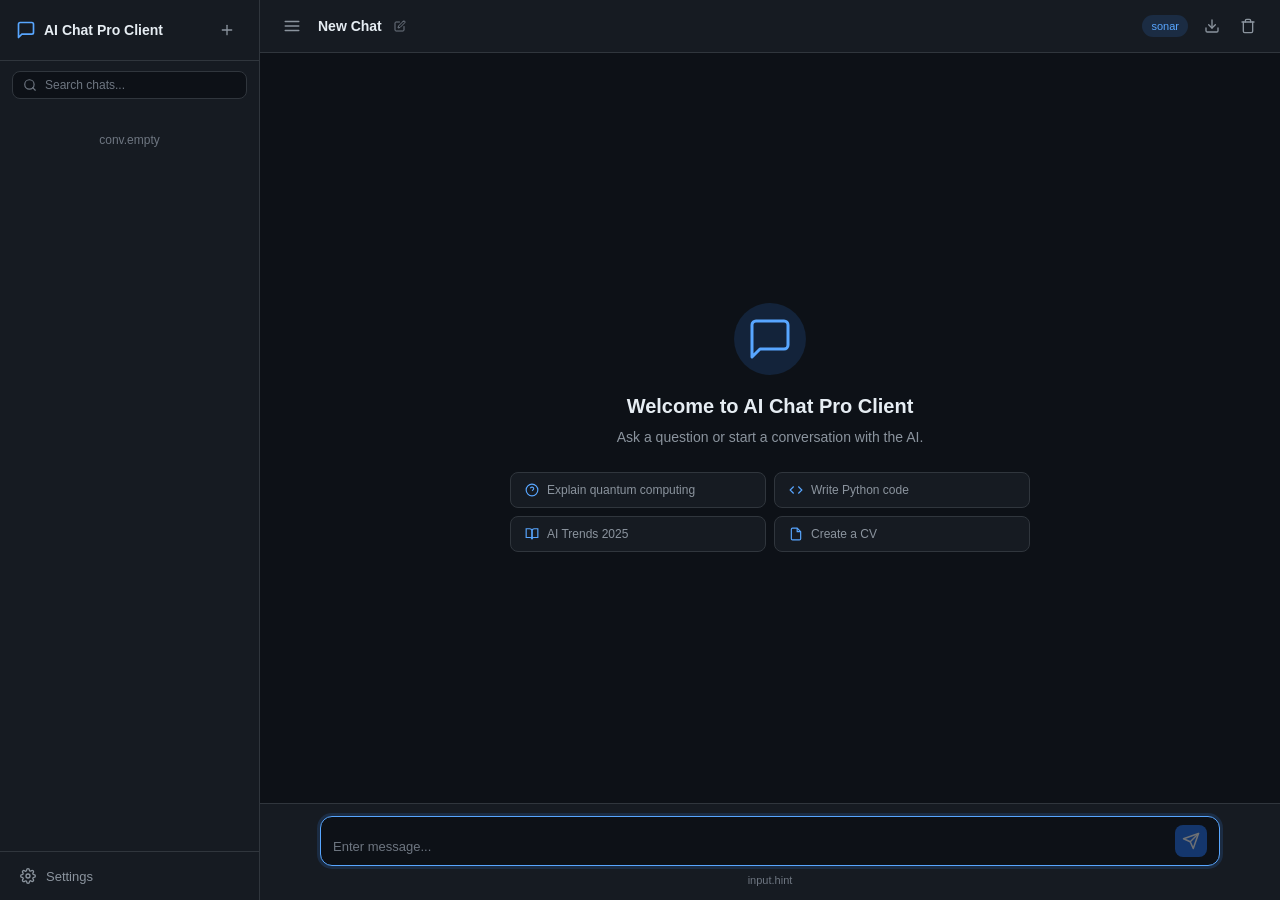
==== index.html @ 72744cc3 "feat: initial standalone PWA release Fully self-contained web app — all files in one flat directory." ====
<!doctype html>
<html lang="de">
  <head>
    <meta charset="UTF-8" />
    <meta name="viewport" content="width=device-width, initial-scale=1.0, viewport-fit=cover" />
    <meta name="theme-color" content="#1f6feb" />
    <meta name="mobile-web-app-capable" content="yes" />
    <meta name="apple-mobile-web-app-capable" content="yes" />
    <meta name="apple-mobile-web-app-status-bar-style" content="black-translucent" />
    <meta name="apple-mobile-web-app-title" content="AI Chat" />
    <link rel="apple-touch-icon" href="./icons/icon128.png" />
    <title>AI Chat Pro Client</title>
    <link rel="manifest" href="manifest.webmanifest" />
    <script>
      (function () {
        var t = localStorage.getItem("ai-chat-theme") || "dark";
        document.documentElement.className = "theme-" + t;
        document.addEventListener("DOMContentLoaded", function () {
          document.body.className = "theme-" + t;
        });
      })();
    </script>
    <link rel="stylesheet" href="./style.css" />
    <script src="./i18n.js"></script>
    <script src="./storage.js"></script>
    <script src="./announcement.js"></script>
    <script src="./api.js"></script>
  </head>
  <body>
    <div id="app" class="theme-dark">
      <!-- Sidebar -->
      <aside id="sidebar" class="sidebar">
        <div class="sidebar-header">
          <div class="logo">
            <svg
              width="20"
              height="20"
              viewBox="0 0 24 24"
              fill="none"
              stroke="currentColor"
              stroke-width="2"
              stroke-linecap="round"
              stroke-linejoin="round"
            >
              <path
                d="M21 15a2 2 0 0 1-2 2H7l-4 4V5a2 2 0 0 1 2-2h14a2 2 0 0 1 2 2z"
              ></path>
            </svg>
            <span data-i18n="app.name">AI Chat Pro Client</span>
          </div>
          <button id="btn-new-chat" class="btn-icon" data-i18n-title="sidebar.newChat" title="New Chat">
            <svg
              width="16"
              height="16"
              viewBox="0 0 24 24"
              fill="none"
              stroke="currentColor"
              stroke-width="2"
              stroke-linecap="round"
              stroke-linejoin="round"
            >
              <line x1="12" y1="5" x2="12" y2="19"></line>
              <line x1="5" y1="12" x2="19" y2="12"></line>
            </svg>
          </button>
        </div>

        <div class="sidebar-search">
          <svg
            width="14"
            height="14"
            viewBox="0 0 24 24"
            fill="none"
            stroke="currentColor"
            stroke-width="2"
            stroke-linecap="round"
            stroke-linejoin="round"
          >
            <circle cx="11" cy="11" r="8"></circle>
            <line x1="21" y1="21" x2="16.65" y2="16.65"></line>
          </svg>
          <input
            type="text"
            id="search-chats"
            data-i18n-placeholder="sidebar.searchPlaceholder"
            placeholder="Search chats..."
          />
        </div>

        <div id="conversation-list" class="conversation-list"></div>

        <div class="sidebar-footer">
          <button id="btn-settings" class="btn-sidebar" data-i18n-title="sidebar.settings" title="Settings">
            <svg
              width="16"
              height="16"
              viewBox="0 0 24 24"
              fill="none"
              stroke="currentColor"
              stroke-width="2"
              stroke-linecap="round"
              stroke-linejoin="round"
            >
              <circle cx="12" cy="12" r="3"></circle>
              <path
                d="M19.4 15a1.65 1.65 0 0 0 .33 1.82l.06.06a2 2 0 0 1 0 2.83 2 2 0 0 1-2.83 0l-.06-.06a1.65 1.65 0 0 0-1.82-.33 1.65 1.65 0 0 0-1 1.51V21a2 2 0 0 1-2 2 2 2 0 0 1-2-2v-.09A1.65 1.65 0 0 0 9 19.4a1.65 1.65 0 0 0-1.82.33l-.06.06a2 2 0 0 1-2.83 0 2 2 0 0 1 0-2.83l.06-.06A1.65 1.65 0 0 0 4.68 15a1.65 1.65 0 0 0-1.51-1H3a2 2 0 0 1-2-2 2 2 0 0 1 2-2h.09A1.65 1.65 0 0 0 4.6 9a1.65 1.65 0 0 0-.33-1.82l-.06-.06a2 2 0 0 1 0-2.83 2 2 0 0 1 2.83 0l.06.06A1.65 1.65 0 0 0 9 4.68a1.65 1.65 0 0 0 1-1.51V3a2 2 0 0 1 2-2 2 2 0 0 1 2 2v.09a1.65 1.65 0 0 0 1 1.51 1.65 1.65 0 0 0 1.82-.33l.06-.06a2 2 0 0 1 2.83 0 2 2 0 0 1 0 2.83l-.06.06A1.65 1.65 0 0 0 19.4 9a1.65 1.65 0 0 0 1.51 1H21a2 2 0 0 1 2 2 2 2 0 0 1-2 2h-.09a1.65 1.65 0 0 0-1.51 1z"
              ></path>
            </svg>
            <span data-i18n="sidebar.settings">Settings</span>
          </button>
        </div>
      </aside>

      <!-- Sidebar Overlay (mobile) -->
      <div id="sidebar-overlay" class="sidebar-overlay"></div>

      <!-- Main Content -->
      <main class="main">
        <!-- Header -->
        <header class="header">
          <button
            id="btn-toggle-sidebar"
            class="btn-icon"
            data-i18n-title="sidebar.toggleSidebar"
            title="Toggle sidebar"
          >
            <svg
              width="18"
              height="18"
              viewBox="0 0 24 24"
              fill="none"
              stroke="currentColor"
              stroke-width="2"
              stroke-linecap="round"
              stroke-linejoin="round"
            >
              <line x1="3" y1="12" x2="21" y2="12"></line>
              <line x1="3" y1="6" x2="21" y2="6"></line>
              <line x1="3" y1="18" x2="21" y2="18"></line>
            </svg>
          </button>
          <div class="header-title">
            <span id="chat-title" data-i18n="header.newChat">New Chat</span>
            <button
              id="btn-edit-title"
              class="btn-icon-sm"
              data-i18n-title="header.editTitle"
              title="Edit title"
            >
              <svg
                width="12"
                height="12"
                viewBox="0 0 24 24"
                fill="none"
                stroke="currentColor"
                stroke-width="2"
                stroke-linecap="round"
                stroke-linejoin="round"
              >
                <path
                  d="M11 4H4a2 2 0 0 0-2 2v14a2 2 0 0 0 2 2h14a2 2 0 0 0 2-2v-7"
                ></path>
                <path
                  d="M18.5 2.5a2.121 2.121 0 0 1 3 3L12 15l-4 1 1-4 9.5-9.5z"
                ></path>
              </svg>
            </button>
          </div>
          <div class="header-actions">
            <span id="model-badge" class="badge">sonar</span>
            <button id="btn-export" class="btn-icon" data-i18n-title="header.exportChat" title="Export chat">
              <svg
                width="16"
                height="16"
                viewBox="0 0 24 24"
                fill="none"
                stroke="currentColor"
                stroke-width="2"
                stroke-linecap="round"
                stroke-linejoin="round"
              >
                <path d="M21 15v4a2 2 0 0 1-2 2H5a2 2 0 0 1-2-2v-4"></path>
                <polyline points="7 10 12 15 17 10"></polyline>
                <line x1="12" y1="15" x2="12" y2="3"></line>
              </svg>
            </button>
            <button id="btn-clear-chat" class="btn-icon" data-i18n-title="header.clearChat" title="Clear chat">
              <svg
                width="16"
                height="16"
                viewBox="0 0 24 24"
                fill="none"
                stroke="currentColor"
                stroke-width="2"
                stroke-linecap="round"
                stroke-linejoin="round"
              >
                <polyline points="3 6 5 6 21 6"></polyline>
                <path
                  d="M19 6v14a2 2 0 0 1-2 2H7a2 2 0 0 1-2-2V6m3 0V4a2 2 0 0 1 2-2h4a2 2 0 0 1 2 2v2"
                ></path>
              </svg>
            </button>
          </div>
        </header>

        <!-- Offline Banner -->
        <div id="offline-banner" class="offline-banner">
          <svg width="14" height="14" viewBox="0 0 24 24" fill="none" stroke="currentColor" stroke-width="2"><line x1="1" y1="1" x2="23" y2="23"/><path d="M16.72 11.06A10.94 10.94 0 0 1 19 12.55"/><path d="M5 12.55a10.94 10.94 0 0 1 5.17-2.39"/><path d="M10.71 5.05A16 16 0 0 1 22.56 9"/><path d="M1.42 9a15.91 15.91 0 0 1 4.7-2.88"/><path d="M8.53 16.11a6 6 0 0 1 6.95 0"/><line x1="12" y1="20" x2="12.01" y2="20"/></svg>
          Offline – Local AI (LM Studio) still works
        </div>

        <!-- Remote Announcement Banner -->
        <div id="announcement-container" class="announcement-container hidden"></div>

        <!-- Chat Area -->
        <div id="chat-area" class="chat-area">
          <!-- Welcome Screen -->
          <div id="welcome-screen" class="welcome-screen">
            <div class="welcome-icon">
              <svg
                width="48"
                height="48"
                viewBox="0 0 24 24"
                fill="none"
                stroke="currentColor"
                stroke-width="1.5"
                stroke-linecap="round"
                stroke-linejoin="round"
              >
                <path
                  d="M21 15a2 2 0 0 1-2 2H7l-4 4V5a2 2 0 0 1 2-2h14a2 2 0 0 1 2 2z"
                ></path>
              </svg>
            </div>
            <h2 data-i18n="welcome.title">Welcome to AI Chat Pro Client</h2>
            <p data-i18n="welcome.subtitle">Ask a question or start a conversation with the AI.</p>
            <div class="welcome-suggestions">
              <button
                class="suggestion-chip"
                data-i18n-prompt="welcome.quantumPrompt"
                data-prompt="Explain quantum computing in simple terms"
              >
                <svg
                  width="14"
                  height="14"
                  viewBox="0 0 24 24"
                  fill="none"
                  stroke="currentColor"
                  stroke-width="2"
                >
                  <circle cx="12" cy="12" r="10" />
                  <path d="M9.09 9a3 3 0 0 1 5.83 1c0 2-3 3-3 3" />
                  <line x1="12" y1="17" x2="12.01" y2="17" />
                </svg>
                <span data-i18n="welcome.quantum">Explain quantum computing</span>
              </button>
              <button
                class="suggestion-chip"
                data-i18n-prompt="welcome.codePrompt"
                data-prompt="Write me a Python function that calculates Fibonacci numbers"
              >
                <svg
                  width="14"
                  height="14"
                  viewBox="0 0 24 24"
                  fill="none"
                  stroke="currentColor"
                  stroke-width="2"
                >
                  <polyline points="16 18 22 12 16 6" />
                  <polyline points="8 6 2 12 8 18" />
                </svg>
                <span data-i18n="welcome.code">Write Python code</span>
              </button>
              <button
                class="suggestion-chip"
                data-i18n-prompt="welcome.aitrendsPrompt"
                data-prompt="What are the latest trends in AI development?"
              >
                <svg
                  width="14"
                  height="14"
                  viewBox="0 0 24 24"
                  fill="none"
                  stroke="currentColor"
                  stroke-width="2"
                >
                  <path d="M2 3h6a4 4 0 0 1 4 4v14a3 3 0 0 0-3-3H2z" />
                  <path d="M22 3h-6a4 4 0 0 0-4 4v14a3 3 0 0 1 3-3h7z" />
                </svg>
                <span data-i18n="welcome.aitrends">AI Trends 2025</span>
              </button>
              <button
                class="suggestion-chip"
                data-i18n-prompt="welcome.resumePrompt"
                data-prompt="Help me create a professional resume"
              >
                <svg
                  width="14"
                  height="14"
                  viewBox="0 0 24 24"
                  fill="none"
                  stroke="currentColor"
                  stroke-width="2"
                >
                  <path
                    d="M14 2H6a2 2 0 0 0-2 2v16a2 2 0 0 0 2 2h12a2 2 0 0 0 2-2V8z"
                  />
                  <polyline points="14 2 14 8 20 8" />
                </svg>
                <span data-i18n="welcome.resume">Create a CV</span>
              </button>
            </div>
          </div>

          <!-- Messages Container -->
          <div id="messages" class="messages"></div>

          <!-- Typing Indicator -->
          <div id="typing-indicator" class="typing-indicator hidden">
            <div class="typing-avatar">
              <svg
                width="16"
                height="16"
                viewBox="0 0 24 24"
                fill="none"
                stroke="currentColor"
                stroke-width="2"
              >
                <path
                  d="M21 15a2 2 0 0 1-2 2H7l-4 4V5a2 2 0 0 1 2-2h14a2 2 0 0 1 2 2z"
                ></path>
              </svg>
            </div>
            <div class="typing-dots">
              <span></span><span></span><span></span>
            </div>
          </div>
        </div>

        <!-- Input Area -->
        <div class="input-area">
          <div class="input-container">
            <textarea
              id="message-input"
              data-i18n-placeholder="input.placeholder"
              placeholder="Enter message..."
              rows="1"
              autofocus
            ></textarea>
            <div class="input-actions">
              <span id="char-count" class="char-count"></span>
              <button
                id="btn-send"
                class="btn-send"
                title="Send (Enter)"
                disabled
              >
                <svg
                  width="18"
                  height="18"
                  viewBox="0 0 24 24"
                  fill="none"
                  stroke="currentColor"
                  stroke-width="2"
                  stroke-linecap="round"
                  stroke-linejoin="round"
                >
                  <line x1="22" y1="2" x2="11" y2="13"></line>
                  <polygon points="22 2 15 22 11 13 2 9 22 2"></polygon>
                </svg>
              </button>
            </div>
          </div>
          <div class="input-hint">
            <span id="input-hint-text" data-i18n="input.hint"
              >Enter to send, Shift+Enter for new line</span
            >
          </div>
        </div>
      </main>

      <!-- Export Modal -->
      <div id="export-modal" class="modal hidden">
        <div class="modal-backdrop"></div>
        <div class="modal-content">
          <div class="modal-header">
            <h3 data-i18n="export.title">Export chat</h3>
            <button class="btn-icon modal-close">
              <svg
                width="16"
                height="16"
                viewBox="0 0 24 24"
                fill="none"
                stroke="currentColor"
                stroke-width="2"
              >
                <line x1="18" y1="6" x2="6" y2="18"></line>
                <line x1="6" y1="6" x2="18" y2="18"></line>
              </svg>
            </button>
          </div>
          <div class="modal-body">
            <button id="export-md" class="export-option">
              <svg
                width="20"
                height="20"
                viewBox="0 0 24 24"
                fill="none"
                stroke="currentColor"
                stroke-width="2"
              >
                <path
                  d="M14 2H6a2 2 0 0 0-2 2v16a2 2 0 0 0 2 2h12a2 2 0 0 0 2-2V8z"
                />
                <polyline points="14 2 14 8 20 8" />
              </svg>
              <div>
                <strong data-i18n="export.md">Markdown (.md)</strong>
                <span data-i18n="export.mdDesc">Formatted text with code blocks</span>
              </div>
            </button>
            <button id="export-json" class="export-option">
              <svg
                width="20"
                height="20"
                viewBox="0 0 24 24"
                fill="none"
                stroke="currentColor"
                stroke-width="2"
              >
                <polyline points="16 18 22 12 16 6" />
                <polyline points="8 6 2 12 8 18" />
              </svg>
              <div>
                <strong data-i18n="export.json">JSON (.json)</strong>
                <span data-i18n="export.jsonDesc">Structured data for import</span>
              </div>
            </button>
          </div>
        </div>
      </div>

      <!-- Delete Confirm Modal -->
      <div id="delete-modal" class="modal hidden">
        <div class="modal-backdrop"></div>
        <div class="modal-content modal-sm">
          <div class="modal-header">
            <h3 data-i18n="delete.title">Delete chat?</h3>
          </div>
          <div class="modal-body">
            <p data-i18n="delete.body">
              Do you really want to delete this chat? This action cannot be undone.
            </p>
          </div>
          <div class="modal-footer">
            <button class="btn btn-secondary modal-close" data-i18n="delete.cancel">Cancel</button>
            <button id="confirm-delete" class="btn btn-danger" data-i18n="delete.confirm">Delete</button>
          </div>
        </div>
      </div>

      <!-- Rename Modal -->
      <div id="rename-modal" class="modal hidden">
        <div class="modal-backdrop"></div>
        <div class="modal-content modal-sm">
          <div class="modal-header">
            <h3 data-i18n="rename.title">Rename chat</h3>
            <button class="btn-icon modal-close">
              <svg width="16" height="16" viewBox="0 0 24 24" fill="none" stroke="currentColor" stroke-width="2">
                <line x1="18" y1="6" x2="6" y2="18"></line>
                <line x1="6" y1="6" x2="18" y2="18"></line>
              </svg>
            </button>
          </div>
          <div class="modal-body">
            <input
              type="text"
              id="rename-input"
              class="input"
              data-i18n-placeholder="rename.placeholder"
              placeholder="Chat title"
              maxlength="80"
            />
          </div>
          <div class="modal-footer">
            <button class="btn btn-secondary modal-close" data-i18n="rename.cancel">Cancel</button>
            <button id="confirm-rename" class="btn btn-primary" data-i18n="rename.confirm">Rename</button>
          </div>
        </div>
      </div>

      <!-- Toast Container -->
      <div id="toast-container" class="toast-container"></div>
    </div>

    <script src="./app.js"></script>
  </body>
</html>
---- style.css ----
/* ============================================
   AI Chat Pro - Web App Full-Page Style
   Based on popup.css, adapted for 100vw/100vh
   ============================================ */

/* CSS Variables / Design Tokens */
:root {
  --font-sans:
    -apple-system, BlinkMacSystemFont, "Segoe UI", "Noto Sans", Helvetica,
    Arial, sans-serif;
  --font-mono: "SFMono-Regular", Consolas, "Liberation Mono", Menlo, monospace;
  --radius-sm: 6px;
  --radius-md: 8px;
  --radius-lg: 12px;
  --radius-full: 9999px;
  --shadow-sm: 0 1px 2px rgba(0, 0, 0, 0.2);
  --shadow-md: 0 4px 12px rgba(0, 0, 0, 0.3);
  --shadow-lg: 0 8px 24px rgba(0, 0, 0, 0.4);
  --transition: 150ms cubic-bezier(0.4, 0, 0.2, 1);
  --sidebar-width: 260px;
}

/* Dark Theme */
.theme-dark {
  --color-bg-primary: #0d1117;
  --color-bg-secondary: #161b22;
  --color-bg-tertiary: #21262d;
  --color-bg-hover: #292e36;
  --color-bg-active: #31363e;
  --color-bg-overlay: rgba(0, 0, 0, 0.5);
  --color-border: #30363d;
  --color-border-subtle: #21262d;
  --color-text-primary: #e6edf3;
  --color-text-secondary: #8b949e;
  --color-text-tertiary: #6e7681;
  --color-text-inverse: #0d1117;
  --color-accent: #58a6ff;
  --color-accent-emphasis: #1f6feb;
  --color-accent-subtle: rgba(56, 139, 253, 0.15);
  --color-success: #3fb950;
  --color-success-subtle: rgba(63, 185, 80, 0.15);
  --color-danger: #f85149;
  --color-danger-subtle: rgba(248, 81, 73, 0.15);
  --color-warning: #d29922;
  --color-warning-subtle: rgba(210, 153, 34, 0.15);
  --color-user-msg-bg: #1f6feb;
  --color-user-msg-text: #ffffff;
  --color-ai-msg-bg: #161b22;
  --color-ai-msg-border: #30363d;
  --color-code-bg: #0d1117;
  --color-code-header: #161b22;
  --color-scrollbar: #484f58;
  --color-scrollbar-hover: #6e7681;
  --color-input-bg: #0d1117;
  --color-input-border: #30363d;
  --color-input-focus: #58a6ff;
}

/* Light Theme */
.theme-light {
  --color-bg-primary: #ffffff;
  --color-bg-secondary: #f6f8fa;
  --color-bg-tertiary: #eaeef2;
  --color-bg-hover: #eaeef2;
  --color-bg-active: #d0d7de;
  --color-bg-overlay: rgba(0, 0, 0, 0.3);
  --color-border: #d0d7de;
  --color-border-subtle: #eaeef2;
  --color-text-primary: #1f2328;
  --color-text-secondary: #656d76;
  --color-text-tertiary: #8b949e;
  --color-text-inverse: #ffffff;
  --color-accent: #0969da;
  --color-accent-emphasis: #0550ae;
  --color-accent-subtle: rgba(9, 105, 218, 0.1);
  --color-success: #1a7f37;
  --color-success-subtle: rgba(26, 127, 55, 0.1);
  --color-danger: #cf222e;
  --color-danger-subtle: rgba(207, 34, 46, 0.1);
  --color-warning: #9a6700;
  --color-warning-subtle: rgba(154, 103, 0, 0.1);
  --color-user-msg-bg: #0969da;
  --color-user-msg-text: #ffffff;
  --color-ai-msg-bg: #f6f8fa;
  --color-ai-msg-border: #d0d7de;
  --color-code-bg: #f6f8fa;
  --color-code-header: #eaeef2;
  --color-scrollbar: #c4c8cc;
  --color-scrollbar-hover: #9a9fa4;
  --color-input-bg: #ffffff;
  --color-input-border: #d0d7de;
  --color-input-focus: #0969da;
}

/* Reset & Base */
*,
*::before,
*::after {
  box-sizing: border-box;
  margin: 0;
  padding: 0;
}

html,
body {
  height: 100%;
  margin: 0;
  overflow: hidden;
  font-family: var(--font-sans);
  font-size: var(--font-size, 14px);
  line-height: 1.5;
  color: var(--color-text-primary);
  background: var(--color-bg-primary);
  -webkit-font-smoothing: antialiased;
}

/* Scrollbar */
::-webkit-scrollbar {
  width: 6px;
}
::-webkit-scrollbar-track {
  background: transparent;
}
::-webkit-scrollbar-thumb {
  background: var(--color-scrollbar);
  border-radius: var(--radius-full);
}
::-webkit-scrollbar-thumb:hover {
  background: var(--color-scrollbar-hover);
}

/* App Layout — full viewport */
#app {
  display: flex;
  width: 100vw;
  height: 100vh;
  overflow: hidden;
}

/* ============================================
   Sidebar
   ============================================ */
.sidebar {
  width: var(--sidebar-width);
  min-width: var(--sidebar-width);
  height: 100%;
  display: flex;
  flex-direction: column;
  background: var(--color-bg-secondary);
  border-right: 1px solid var(--color-border);
  transition:
    margin-left var(--transition),
    opacity var(--transition);
  z-index: 20;
  flex-shrink: 0;
}

.sidebar.collapsed {
  margin-left: calc(-1 * var(--sidebar-width));
  opacity: 0;
  pointer-events: none;
}

.sidebar-header {
  display: flex;
  align-items: center;
  justify-content: space-between;
  padding: 14px 16px;
  border-bottom: 1px solid var(--color-border);
}

.logo {
  display: flex;
  align-items: center;
  gap: 8px;
  font-weight: 600;
  font-size: 14px;
  color: var(--color-text-primary);
}

.logo svg {
  color: var(--color-accent);
}

.sidebar-search {
  display: flex;
  align-items: center;
  gap: 8px;
  margin: 10px 12px;
  padding: 6px 10px;
  background: var(--color-bg-primary);
  border: 1px solid var(--color-border);
  border-radius: var(--radius-md);
  color: var(--color-text-tertiary);
}

.sidebar-search input {
  flex: 1;
  border: none;
  background: none;
  color: var(--color-text-primary);
  font-size: 12px;
  outline: none;
  font-family: inherit;
}

.sidebar-search input::placeholder {
  color: var(--color-text-tertiary);
}

.sidebar-search:focus-within {
  border-color: var(--color-accent);
  box-shadow: 0 0 0 2px var(--color-accent-subtle);
}

/* Conversation List */
.conversation-list {
  flex: 1;
  overflow-y: auto;
  padding: 6px 8px;
}

.conversation-item {
  display: flex;
  align-items: center;
  gap: 8px;
  padding: 8px 12px;
  border-radius: var(--radius-md);
  cursor: pointer;
  transition: background var(--transition);
  color: var(--color-text-secondary);
  font-size: 13px;
  position: relative;
  user-select: none;
}

.conversation-item:hover {
  background: var(--color-bg-hover);
  color: var(--color-text-primary);
}

.conversation-item.active {
  background: var(--color-accent-subtle);
  color: var(--color-accent);
}

.conversation-item .conv-title {
  flex: 1;
  overflow: hidden;
  text-overflow: ellipsis;
  white-space: nowrap;
}

.conversation-item .conv-actions {
  display: flex;
  align-items: center;
  gap: 2px;
  opacity: 0;
  transition: opacity var(--transition);
  flex-shrink: 0;
}

.conversation-item:hover .conv-actions {
  opacity: 1;
}

.conversation-item .conv-rename,
.conversation-item .conv-delete {
  color: var(--color-text-tertiary);
  background: none;
  border: none;
  cursor: pointer;
  padding: 2px;
  border-radius: var(--radius-sm);
  display: flex;
  align-items: center;
}

.conversation-item .conv-rename:hover {
  color: var(--color-accent);
}

.conversation-item .conv-delete:hover {
  color: var(--color-danger);
}

.conversation-item .conv-icon {
  flex-shrink: 0;
  color: var(--color-text-tertiary);
}

.conversation-item.active .conv-icon {
  color: var(--color-accent);
}

.conv-empty {
  padding: 16px;
  text-align: center;
  font-size: 12px;
  color: var(--color-text-tertiary);
}

/* Sidebar Footer */
.sidebar-footer {
  padding: 8px;
  border-top: 1px solid var(--color-border);
  display: flex;
  flex-direction: column;
  gap: 2px;
}

.btn-sidebar {
  display: flex;
  align-items: center;
  gap: 10px;
  width: 100%;
  padding: 8px 12px;
  border: none;
  background: none;
  color: var(--color-text-secondary);
  cursor: pointer;
  border-radius: var(--radius-md);
  font-size: 13px;
  font-family: inherit;
  transition: all var(--transition);
}

.btn-sidebar:hover {
  background: var(--color-bg-hover);
  color: var(--color-text-primary);
}

/* Sidebar overlay (mobile) */
.sidebar-overlay {
  display: none;
  position: fixed;
  inset: 0;
  background: var(--color-bg-overlay);
  z-index: 15;
}

/* ============================================
   Main Content
   ============================================ */
.main {
  flex: 1;
  display: flex;
  flex-direction: column;
  min-width: 0;
  height: 100%;
}

/* Header */
.header {
  display: flex;
  align-items: center;
  gap: 10px;
  padding: 10px 16px;
  border-bottom: 1px solid var(--color-border);
  background: var(--color-bg-secondary);
  min-height: 48px;
  flex-shrink: 0;
}

.header-title {
  flex: 1;
  display: flex;
  align-items: center;
  gap: 6px;
  min-width: 0;
}

.header-title span {
  overflow: hidden;
  text-overflow: ellipsis;
  white-space: nowrap;
  font-weight: 600;
  font-size: 14px;
}

.header-actions {
  display: flex;
  align-items: center;
  gap: 4px;
}

.badge {
  display: inline-flex;
  align-items: center;
  padding: 2px 8px;
  border-radius: var(--radius-full);
  font-size: 11px;
  font-weight: 500;
  background: var(--color-accent-subtle);
  color: var(--color-accent);
  border: 1px solid transparent;
  margin-right: 4px;
}

/* Buttons */
.btn-icon {
  display: inline-flex;
  align-items: center;
  justify-content: center;
  width: 32px;
  height: 32px;
  border: 1px solid transparent;
  background: none;
  color: var(--color-text-secondary);
  cursor: pointer;
  border-radius: var(--radius-md);
  transition: all var(--transition);
}

.btn-icon:hover {
  background: var(--color-bg-hover);
  color: var(--color-text-primary);
}

.btn-icon-sm {
  display: inline-flex;
  align-items: center;
  justify-content: center;
  width: 24px;
  height: 24px;
  border: none;
  background: none;
  color: var(--color-text-tertiary);
  cursor: pointer;
  border-radius: var(--radius-sm);
  transition: all var(--transition);
}

.btn-icon-sm:hover {
  color: var(--color-text-primary);
  background: var(--color-bg-hover);
}

.btn {
  display: inline-flex;
  align-items: center;
  justify-content: center;
  gap: 6px;
  padding: 6px 14px;
  border-radius: var(--radius-md);
  font-size: 13px;
  font-weight: 500;
  font-family: inherit;
  cursor: pointer;
  transition: all var(--transition);
  border: 1px solid var(--color-border);
}

.btn-primary {
  background: var(--color-accent-emphasis);
  color: #fff;
  border-color: var(--color-accent-emphasis);
}

.btn-primary:hover {
  opacity: 0.9;
}

.btn-secondary {
  background: var(--color-bg-tertiary);
  color: var(--color-text-primary);
}

.btn-secondary:hover {
  background: var(--color-bg-hover);
}

.btn-danger {
  background: var(--color-danger);
  color: #fff;
  border-color: var(--color-danger);
}

.btn-danger:hover {
  opacity: 0.9;
}

/* Input (for rename modal) */
.input {
  width: 100%;
  padding: 8px 12px;
  border: 1px solid var(--color-border);
  border-radius: var(--radius-md);
  background: var(--color-input-bg);
  color: var(--color-text-primary);
  font-family: var(--font-sans);
  font-size: 13px;
  outline: none;
  transition: border-color var(--transition), box-shadow var(--transition);
}

.input:focus {
  border-color: var(--color-accent);
  box-shadow: 0 0 0 3px var(--color-accent-subtle);
}

/* ============================================
   Chat Area
   ============================================ */
.chat-area {
  flex: 1;
  overflow-y: auto;
  overflow-x: hidden;
  scroll-behavior: smooth;
}

/* Welcome Screen */
.welcome-screen {
  display: flex;
  flex-direction: column;
  align-items: center;
  justify-content: center;
  height: 100%;
  padding: 32px;
  text-align: center;
  animation: fadeIn 0.4s ease;
}

.welcome-icon {
  width: 72px;
  height: 72px;
  display: flex;
  align-items: center;
  justify-content: center;
  border-radius: 50%;
  background: var(--color-accent-subtle);
  color: var(--color-accent);
  margin-bottom: 16px;
}

.welcome-screen h2 {
  font-size: 20px;
  font-weight: 600;
  color: var(--color-text-primary);
  margin-bottom: 6px;
}

.welcome-screen p {
  font-size: 14px;
  color: var(--color-text-secondary);
  margin-bottom: 24px;
}

.welcome-suggestions {
  display: grid;
  grid-template-columns: 1fr 1fr;
  gap: 8px;
  width: 100%;
  max-width: 520px;
}

.suggestion-chip {
  display: flex;
  align-items: center;
  gap: 8px;
  padding: 10px 14px;
  border: 1px solid var(--color-border);
  border-radius: var(--radius-md);
  background: var(--color-bg-secondary);
  color: var(--color-text-secondary);
  font-size: 12px;
  font-family: inherit;
  cursor: pointer;
  text-align: left;
  transition: all var(--transition);
}

.suggestion-chip:hover {
  border-color: var(--color-accent);
  color: var(--color-text-primary);
  background: var(--color-accent-subtle);
}

.suggestion-chip svg {
  flex-shrink: 0;
  color: var(--color-accent);
}

/* Messages */
.messages {
  display: flex;
  flex-direction: column;
  gap: 2px;
  padding: 16px;
  max-width: 900px;
  margin: 0 auto;
  width: 100%;
}

.message {
  display: flex;
  gap: 12px;
  padding: 12px 0;
  animation: slideIn 0.3s ease;
}

.message-avatar {
  width: 28px;
  height: 28px;
  border-radius: 50%;
  display: flex;
  align-items: center;
  justify-content: center;
  flex-shrink: 0;
  font-size: 12px;
  font-weight: 600;
}

.message.user .message-avatar {
  background: var(--color-accent-emphasis);
  color: #fff;
}

.message.assistant .message-avatar {
  background: var(--color-bg-tertiary);
  color: var(--color-accent);
  border: 1px solid var(--color-border);
}

.message-content {
  flex: 1;
  min-width: 0;
}

.message-header {
  display: flex;
  align-items: center;
  gap: 8px;
  margin-bottom: 4px;
}

.message-author {
  font-weight: 600;
  font-size: 13px;
  color: var(--color-text-primary);
}

.message-time {
  font-size: 11px;
  color: var(--color-text-tertiary);
}

.message-body {
  font-size: var(--font-size, 14px);
  line-height: 1.6;
  color: var(--color-text-primary);
  word-break: break-word;
}

.message-body p {
  margin-bottom: 8px;
}
.message-body p:last-child {
  margin-bottom: 0;
}

.message-body h1,
.message-body h2,
.message-body h3,
.message-body h4,
.message-body h5,
.message-body h6 {
  margin-top: 16px;
  margin-bottom: 8px;
  font-weight: 600;
  line-height: 1.3;
  color: var(--color-text-primary);
}

.message-body h1 { font-size: 1.4em; }
.message-body h2 { font-size: 1.2em; }
.message-body h3 { font-size: 1.1em; }

.message-body strong { font-weight: 600; }
.message-body em { font-style: italic; }

.message-body a {
  color: var(--color-accent);
  text-decoration: none;
}
.message-body a:hover {
  text-decoration: underline;
}

.message-body ul,
.message-body ol {
  margin: 8px 0;
  padding-left: 24px;
}

.message-body li {
  margin-bottom: 4px;
}

.message-body blockquote {
  border-left: 3px solid var(--color-accent);
  padding: 4px 16px;
  margin: 8px 0;
  color: var(--color-text-secondary);
  background: var(--color-bg-secondary);
  border-radius: 0 var(--radius-sm) var(--radius-sm) 0;
}

.message-body hr {
  border: none;
  border-top: 1px solid var(--color-border);
  margin: 12px 0;
}

/* Announcement Banner */
.announcement-container {
  padding: 8px 16px 0;
  flex-shrink: 0;
}

.announcement-container.hidden {
  display: none;
}

.announcement-banner-inner {
  display: flex;
  align-items: flex-start;
  gap: 10px;
  padding: 10px 12px;
  border-radius: var(--radius-md);
  border: 1px solid var(--color-border);
  background: var(--color-bg-secondary);
  font-size: 13px;
  line-height: 1.4;
  position: relative;
  max-width: 900px;
  margin: 0 auto;
}

.announcement-banner-inner.announcement-info {
  border-color: rgba(59, 130, 246, 0.4);
  background: rgba(59, 130, 246, 0.08);
}

.announcement-banner-inner.announcement-update {
  border-color: rgba(34, 197, 94, 0.4);
  background: rgba(34, 197, 94, 0.08);
}

.announcement-banner-inner.announcement-warning {
  border-color: rgba(234, 179, 8, 0.5);
  background: rgba(234, 179, 8, 0.10);
}

.announcement-icon {
  flex: 0 0 auto;
  font-size: 16px;
  line-height: 1.2;
  padding-top: 1px;
}

.announcement-text {
  flex: 1 1 auto;
  min-width: 0;
}

.announcement-title {
  font-weight: 600;
  color: var(--color-text-primary);
  margin-bottom: 2px;
}

.announcement-body {
  color: var(--color-text-secondary);
  word-wrap: break-word;
}

.announcement-link {
  display: inline-block;
  margin-top: 6px;
  padding: 4px 10px;
  background: var(--color-accent);
  color: #fff;
  border-radius: var(--radius-sm);
  font-size: 12px;
  font-weight: 600;
  text-decoration: none;
}

.announcement-link:hover {
  filter: brightness(1.1);
}

.announcement-close {
  flex: 0 0 auto;
  background: transparent;
  border: none;
  color: var(--color-text-tertiary);
  font-size: 18px;
  line-height: 1;
  cursor: pointer;
  padding: 0 4px;
  margin: -2px -4px 0 0;
}

.announcement-close:hover {
  color: var(--color-text-primary);
}

/* Tables */
.message-body table.md-table {
  border-collapse: collapse;
  margin: 10px 0;
  font-size: 0.95em;
  border: 1px solid var(--color-border);
  border-radius: var(--radius-sm);
  display: block;
  max-width: 100%;
  overflow-x: auto;
}

.message-body table.md-table th,
.message-body table.md-table td {
  border: 1px solid var(--color-border);
  padding: 6px 10px;
  text-align: left;
  vertical-align: top;
}

.message-body table.md-table thead {
  background: var(--color-bg-tertiary);
}

.message-body table.md-table th {
  font-weight: 600;
  color: var(--color-text-primary);
}

.message-body table.md-table tbody tr:nth-child(even) {
  background: var(--color-bg-secondary);
}

/* Inline Code */
.message-body code:not(pre code) {
  background: var(--color-bg-tertiary);
  padding: 2px 6px;
  border-radius: var(--radius-sm);
  font-family: var(--font-mono);
  font-size: 0.9em;
  color: var(--color-accent);
}

/* Code Blocks */
.code-block {
  margin: 10px 0;
  border-radius: var(--radius-md);
  border: 1px solid var(--color-border);
  overflow: hidden;
}

.code-header {
  display: flex;
  align-items: center;
  justify-content: space-between;
  padding: 6px 12px;
  background: var(--color-code-header);
  border-bottom: 1px solid var(--color-border);
  font-size: 12px;
  color: var(--color-text-secondary);
}

.code-lang {
  font-family: var(--font-mono);
  font-size: 11px;
  text-transform: lowercase;
}

.btn-copy-code {
  display: inline-flex;
  align-items: center;
  gap: 4px;
  padding: 2px 8px;
  border: none;
  background: none;
  color: var(--color-text-tertiary);
  cursor: pointer;
  font-size: 11px;
  font-family: inherit;
  border-radius: var(--radius-sm);
  transition: all var(--transition);
}

.btn-copy-code:hover {
  color: var(--color-text-primary);
  background: var(--color-bg-hover);
}

.btn-copy-code.copied {
  color: var(--color-success);
}

.code-block pre {
  margin: 0;
  padding: 12px 16px;
  overflow-x: auto;
  background: var(--color-code-bg);
  font-family: var(--font-mono);
  font-size: 13px;
  line-height: 1.5;
  color: var(--color-text-primary);
}

.code-block pre code {
  font-family: inherit;
  background: none !important;
  padding: 0 !important;
  border-radius: 0 !important;
}

/* Syntax Highlighting */
.token-keyword { color: #ff7b72; }
.token-string { color: #a5d6ff; }
.token-comment { color: #8b949e; font-style: italic; }
.token-number { color: #79c0ff; }
.token-function { color: #d2a8ff; }
.token-operator { color: #ff7b72; }
.token-class { color: #ffa657; }
.token-builtin { color: #ffa657; }

.theme-light .token-keyword { color: #cf222e; }
.theme-light .token-string { color: #0a3069; }
.theme-light .token-comment { color: #6e7781; }
.theme-light .token-number { color: #0550ae; }
.theme-light .token-function { color: #8250df; }
.theme-light .token-operator { color: #cf222e; }
.theme-light .token-class { color: #953800; }
.theme-light .token-builtin { color: #953800; }

/* Citations / Sources */
.message-sources {
  margin-top: 10px;
  padding-top: 10px;
  border-top: 1px solid var(--color-border);
}

.sources-title {
  font-size: 11px;
  font-weight: 600;
  color: var(--color-text-tertiary);
  text-transform: uppercase;
  letter-spacing: 0.5px;
  margin-bottom: 6px;
}

.source-link {
  display: inline-flex;
  align-items: center;
  gap: 4px;
  padding: 2px 8px;
  margin: 2px 4px 2px 0;
  border-radius: var(--radius-full);
  background: var(--color-accent-subtle);
  color: var(--color-accent);
  font-size: 11px;
  text-decoration: none;
  transition: all var(--transition);
}

.source-link:hover {
  background: var(--color-accent);
  color: var(--color-text-inverse);
}

/* Typing Indicator */
.typing-indicator {
  display: flex;
  align-items: center;
  gap: 10px;
  padding: 8px 16px;
  max-width: 900px;
  margin: 0 auto;
  width: 100%;
}

.typing-indicator.hidden {
  display: none;
}

.typing-avatar {
  width: 28px;
  height: 28px;
  border-radius: 50%;
  display: flex;
  align-items: center;
  justify-content: center;
  background: var(--color-bg-tertiary);
  color: var(--color-accent);
  border: 1px solid var(--color-border);
}

.typing-dots {
  display: flex;
  gap: 4px;
  padding: 8px 12px;
  background: var(--color-bg-secondary);
  border-radius: var(--radius-lg);
  border: 1px solid var(--color-border);
}

.typing-dots span {
  width: 6px;
  height: 6px;
  border-radius: 50%;
  background: var(--color-text-tertiary);
  animation: bounce 1.4s infinite ease-in-out both;
}

.typing-dots span:nth-child(1) { animation-delay: -0.32s; }
.typing-dots span:nth-child(2) { animation-delay: -0.16s; }

/* ============================================
   Input Area
   ============================================ */
.input-area {
  padding: 12px 16px;
  border-top: 1px solid var(--color-border);
  background: var(--color-bg-secondary);
  flex-shrink: 0;
}

.input-container {
  display: flex;
  align-items: flex-end;
  gap: 8px;
  background: var(--color-input-bg);
  border: 1px solid var(--color-input-border);
  border-radius: var(--radius-lg);
  padding: 8px 12px;
  transition:
    border-color var(--transition),
    box-shadow var(--transition);
  max-width: 900px;
  margin: 0 auto;
}

.input-container:focus-within {
  border-color: var(--color-input-focus);
  box-shadow: 0 0 0 3px var(--color-accent-subtle);
}

.input-container textarea {
  flex: 1;
  border: none;
  background: none;
  color: var(--color-text-primary);
  font-family: inherit;
  font-size: 13px;
  line-height: 1.5;
  resize: none;
  outline: none;
  max-height: 120px;
  min-height: 20px;
}

.input-container textarea::placeholder {
  color: var(--color-text-tertiary);
}

.input-actions {
  display: flex;
  align-items: center;
  gap: 6px;
  flex-shrink: 0;
}

.char-count {
  font-size: 11px;
  color: var(--color-text-tertiary);
}

.btn-send {
  width: 32px;
  height: 32px;
  border: none;
  border-radius: var(--radius-md);
  background: var(--color-accent-emphasis);
  color: #fff;
  cursor: pointer;
  display: flex;
  align-items: center;
  justify-content: center;
  transition: all var(--transition);
}

.btn-send:hover:not(:disabled) {
  background: var(--color-accent);
}

.btn-send:disabled {
  opacity: 0.4;
  cursor: not-allowed;
}

.input-hint {
  display: flex;
  justify-content: center;
  padding-top: 6px;
}

.input-hint span {
  font-size: 11px;
  color: var(--color-text-tertiary);
}

/* ============================================
   Modals
   ============================================ */
.modal {
  position: fixed;
  inset: 0;
  z-index: 100;
  display: flex;
  align-items: center;
  justify-content: center;
}
.modal.hidden {
  display: none;
}
.modal-backdrop {
  position: absolute;
  inset: 0;
  background: var(--color-bg-overlay);
}
.modal-content {
  position: relative;
  background: var(--color-bg-secondary);
  border: 1px solid var(--color-border);
  border-radius: var(--radius-lg);
  width: 400px;
  max-width: 90%;
  box-shadow: var(--shadow-lg);
  animation: scaleIn 0.15s ease;
}
.modal-sm {
  width: 340px;
}
.modal-header {
  display: flex;
  align-items: center;
  justify-content: space-between;
  padding: 14px 16px;
  border-bottom: 1px solid var(--color-border);
}
.modal-header h3 {
  font-size: 15px;
  font-weight: 600;
}
.modal-body {
  padding: 16px;
}
.modal-body p {
  font-size: 13px;
  color: var(--color-text-secondary);
  line-height: 1.5;
}
.modal-footer {
  display: flex;
  justify-content: flex-end;
  gap: 8px;
  padding: 12px 16px;
  border-top: 1px solid var(--color-border);
}
.modal-close {
  position: absolute;
  top: 12px;
  right: 12px;
}

.export-option {
  display: flex;
  align-items: center;
  gap: 12px;
  width: 100%;
  padding: 12px;
  border: 1px solid var(--color-border);
  border-radius: var(--radius-md);
  background: var(--color-bg-primary);
  color: var(--color-text-primary);
  cursor: pointer;
  font-family: inherit;
  text-align: left;
  transition: all var(--transition);
  margin-bottom: 8px;
}

.export-option:last-child {
  margin-bottom: 0;
}

.export-option:hover {
  border-color: var(--color-accent);
  background: var(--color-accent-subtle);
}

.export-option svg {
  color: var(--color-text-secondary);
  flex-shrink: 0;
}
.export-option strong {
  display: block;
  font-size: 13px;
  margin-bottom: 2px;
}
.export-option span {
  font-size: 12px;
  color: var(--color-text-secondary);
}

/* ============================================
   Toast Notifications
   ============================================ */
.toast-container {
  position: fixed;
  bottom: 24px;
  right: 24px;
  z-index: 200;
  display: flex;
  flex-direction: column;
  gap: 8px;
}

.toast {
  display: flex;
  align-items: center;
  gap: 8px;
  padding: 10px 14px;
  border-radius: var(--radius-md);
  background: var(--color-bg-tertiary);
  border: 1px solid var(--color-border);
  color: var(--color-text-primary);
  font-size: 13px;
  box-shadow: var(--shadow-md);
  animation: slideUp 0.3s ease;
  max-width: 320px;
}

.toast.success { border-color: var(--color-success); }
.toast.success svg { color: var(--color-success); }
.toast.error { border-color: var(--color-danger); }
.toast.error svg { color: var(--color-danger); }

/* ============================================
   Animations
   ============================================ */
@keyframes fadeIn {
  from { opacity: 0; }
  to { opacity: 1; }
}

@keyframes slideIn {
  from { opacity: 0; transform: translateY(8px); }
  to { opacity: 1; transform: translateY(0); }
}

@keyframes slideUp {
  from { opacity: 0; transform: translateY(16px); }
  to { opacity: 1; transform: translateY(0); }
}

@keyframes scaleIn {
  from { opacity: 0; transform: scale(0.95); }
  to { opacity: 1; transform: scale(1); }
}

@keyframes bounce {
  0%, 80%, 100% { transform: scale(0); }
  40% { transform: scale(1); }
}

/* ============================================
   Utilities
   ============================================ */
.hidden {
  display: none !important;
}

/* ============================================
   Offline Banner
   ============================================ */
.offline-banner {
  display: none;
  align-items: center;
  justify-content: center;
  gap: 8px;
  padding: 8px 16px;
  background: var(--color-warning-subtle);
  border-bottom: 1px solid var(--color-warning);
  color: var(--color-warning);
  font-size: 12px;
  font-weight: 500;
  flex-shrink: 0;
  text-align: center;
}

.offline-banner.visible {
  display: flex;
}

/* ============================================
   Responsive — Mobile (<= 700px)
   ============================================ */
@media (max-width: 700px) {
  /* Safe area insets for notch / home bar */
  #app {
    padding-top: env(safe-area-inset-top);
    padding-bottom: env(safe-area-inset-bottom);
  }

  .sidebar {
    position: fixed;
    top: 0;
    left: 0;
    height: 100%;
    /* account for safe area on left edge (landscape) */
    padding-left: env(safe-area-inset-left);
    z-index: 20;
    transition: transform var(--transition), opacity var(--transition);
    transform: translateX(0);
    margin-left: 0;
  }

  .sidebar.collapsed {
    transform: translateX(-100%);
    opacity: 0;
    margin-left: 0;
    pointer-events: none;
  }

  .sidebar-overlay.visible {
    display: block;
  }

  /* Larger touch targets */
  .conversation-item {
    padding: 12px 14px;
    min-height: 44px;
  }

  .btn-icon {
    width: 40px;
    height: 40px;
  }

  .btn-icon-sm {
    width: 36px;
    height: 36px;
  }

  .btn-sidebar {
    min-height: 44px;
    padding: 10px 14px;
  }

  /* Header stays compact */
  .header {
    padding: 8px 12px;
    min-height: 52px;
    padding-right: calc(env(safe-area-inset-right) + 12px);
  }

  /* Hide model badge on very small screens */
  @media (max-width: 380px) {
    .badge { display: none; }
    .header-actions .btn-icon:not(#btn-toggle-sidebar) { display: none; }
  }

  /* Input area — prevent iOS zoom (font-size >= 16px) + safe area bottom */
  .input-area {
    padding: 10px 12px;
    padding-bottom: calc(env(safe-area-inset-bottom) + 10px);
  }

  .input-container textarea {
    font-size: 16px; /* prevents iOS auto-zoom on focus */
  }

  /* Hide keyboard hint on mobile — users know how touch works */
  .input-hint {
    display: none;
  }

  /* Suggestions: single column */
  .welcome-suggestions {
    grid-template-columns: 1fr;
    max-width: 340px;
  }

  .welcome-screen {
    padding: 24px 16px;
  }

  .welcome-screen h2 {
    font-size: 17px;
  }

  /* Messages padding */
  .messages {
    padding: 10px 12px;
  }

  /* Code blocks: smaller font on mobile */
  .code-block pre {
    font-size: 12px;
    padding: 10px 12px;
  }

  /* Modals full-width */
  .modal-content {
    width: calc(100% - 32px);
    max-width: 100%;
    margin: 0 16px;
  }

  /* Toast at bottom with safe area */
  .toast-container {
    bottom: calc(env(safe-area-inset-bottom) + 80px);
    right: 16px;
    left: 16px;
  }

  .toast {
    max-width: 100%;
  }

  /* Announcement banner more compact */
  .announcement-banner-inner {
    font-size: 12px;
    padding: 8px 10px;
  }
}

/* Prevent overscroll / pull-to-refresh on mobile */
@media (max-width: 700px) {
  html {
    overscroll-behavior: none;
  }
}
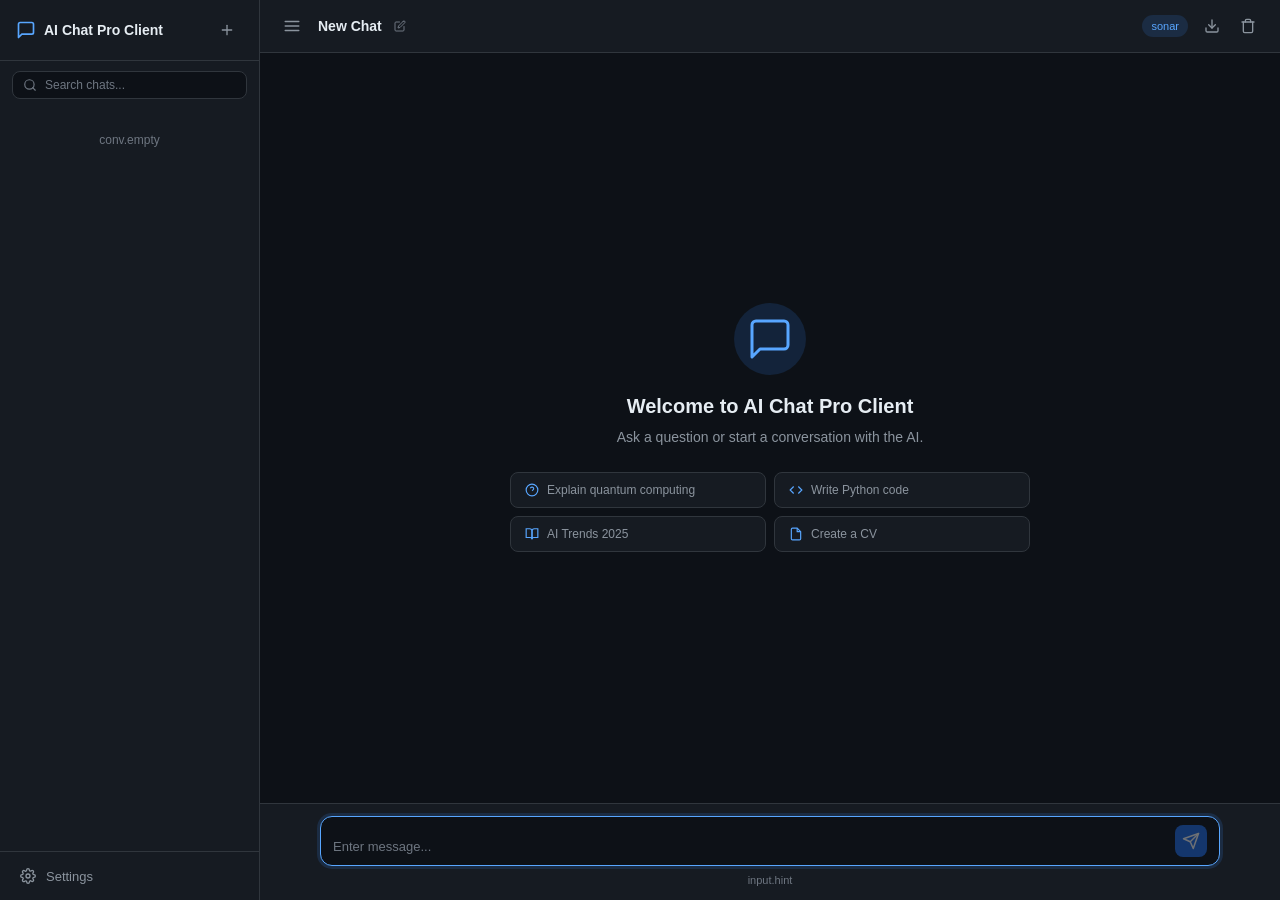
==== commit 419e2683: "Anpassungen für Mobile" ====
--- a/index.html
+++ b/index.html
@@ -109,6 +109,12 @@
             <span data-i18n="sidebar.settings">Settings</span>
           </button>
         </div>
+        <!-- Close handle (mobile) -->
+        <button id="btn-close-sidebar" class="sidebar-close-handle" title="Close sidebar">
+          <svg width="20" height="20" viewBox="0 0 24 24" fill="none" stroke="currentColor" stroke-width="2.5" stroke-linecap="round" stroke-linejoin="round">
+            <polyline points="15 18 9 12 15 6"></polyline>
+          </svg>
+        </button>
       </aside>
 
       <!-- Sidebar Overlay (mobile) -->
--- a/style.css
+++ b/style.css
@@ -104,6 +104,7 @@
 html,
 body {
   height: 100%;
+  height: 100dvh;
   margin: 0;
   overflow: hidden;
   font-family: var(--font-sans);
@@ -112,6 +113,8 @@
   color: var(--color-text-primary);
   background: var(--color-bg-primary);
   -webkit-font-smoothing: antialiased;
+  -webkit-tap-highlight-color: transparent;
+  -webkit-touch-callout: none;
 }
 
 /* Scrollbar */
@@ -134,7 +137,18 @@
   display: flex;
   width: 100vw;
   height: 100vh;
+  height: 100dvh;
   overflow: hidden;
+}
+
+/* PWA standalone mode adjustments */
+@media (display-mode: standalone) {
+  #app {
+    padding-top: env(safe-area-inset-top);
+  }
+  .header {
+    padding-top: 0;
+  }
 }
 
 /* ============================================
@@ -331,12 +345,59 @@
 }
 
 /* Sidebar overlay (mobile) */
+/* Sidebar close handle (mobile only) */
+.sidebar-close-handle {
+  display: none;
+}
+
+@media (max-width: 700px) {
+  .sidebar-close-handle {
+    display: flex;
+    align-items: center;
+    justify-content: center;
+    position: absolute;
+    right: -20px;
+    top: 50%;
+    transform: translateY(-50%);
+    width: 20px;
+    height: 64px;
+    background: var(--color-bg-secondary);
+    border: 1px solid var(--color-border);
+    border-left: none;
+    border-radius: 0 var(--radius-lg) var(--radius-lg) 0;
+    color: var(--color-text-tertiary);
+    cursor: pointer;
+    z-index: 21;
+    padding: 0;
+    transition: color var(--transition), background var(--transition);
+    -webkit-tap-highlight-color: transparent;
+  }
+
+  .sidebar-close-handle:active {
+    background: var(--color-bg-hover);
+    color: var(--color-text-primary);
+  }
+
+  .sidebar-close-handle svg {
+    width: 16px;
+    height: 16px;
+  }
+}
+
 .sidebar-overlay {
-  display: none;
   position: fixed;
   inset: 0;
-  background: var(--color-bg-overlay);
+  background: rgba(0, 0, 0, 0.5);
   z-index: 15;
+  opacity: 0;
+  pointer-events: none;
+  transition: opacity 200ms ease;
+  -webkit-tap-highlight-color: transparent;
+}
+
+.sidebar-overlay.visible {
+  opacity: 1;
+  pointer-events: auto;
 }
 
 /* ============================================
@@ -1316,17 +1377,22 @@
     padding-bottom: env(safe-area-inset-bottom);
   }
 
+  /* ---- Sidebar ---- */
   .sidebar {
     position: fixed;
     top: 0;
     left: 0;
+    width: 85vw;
+    max-width: 320px;
+    min-width: auto;
     height: 100%;
-    /* account for safe area on left edge (landscape) */
     padding-left: env(safe-area-inset-left);
     z-index: 20;
-    transition: transform var(--transition), opacity var(--transition);
+    transition: transform 200ms cubic-bezier(0.4, 0, 0.2, 1),
+                opacity 200ms cubic-bezier(0.4, 0, 0.2, 1);
     transform: translateX(0);
     margin-left: 0;
+    box-shadow: 4px 0 24px rgba(0, 0, 0, 0.3);
   }
 
   .sidebar.collapsed {
@@ -1334,62 +1400,186 @@
     opacity: 0;
     margin-left: 0;
     pointer-events: none;
-  }
-
-  .sidebar-overlay.visible {
-    display: block;
-  }
-
-  /* Larger touch targets */
+    box-shadow: none;
+  }
+
+  /* Sidebar header — bigger tap targets */
+  .sidebar-header {
+    padding: 16px 18px;
+    min-height: 56px;
+  }
+
+  .sidebar-header .btn-icon {
+    width: 44px;
+    height: 44px;
+  }
+
+  .logo {
+    font-size: 16px;
+    gap: 10px;
+  }
+
+  .logo svg {
+    width: 22px;
+    height: 22px;
+  }
+
+  /* Sidebar search — finger-friendly */
+  .sidebar-search {
+    margin: 12px 14px;
+    padding: 10px 14px;
+    border-radius: var(--radius-lg);
+    min-height: 44px;
+  }
+
+  .sidebar-search input {
+    font-size: 15px;
+  }
+
+  .sidebar-search svg {
+    width: 16px;
+    height: 16px;
+  }
+
+  /* Conversation list — larger items */
+  .conversation-list {
+    padding: 6px 10px;
+  }
+
   .conversation-item {
-    padding: 12px 14px;
-    min-height: 44px;
-  }
-
-  .btn-icon {
-    width: 40px;
-    height: 40px;
-  }
-
-  .btn-icon-sm {
-    width: 36px;
-    height: 36px;
+    padding: 14px 16px;
+    min-height: 48px;
+    border-radius: var(--radius-lg);
+    font-size: 14px;
+    gap: 10px;
+    margin-bottom: 2px;
+  }
+
+  /* Show actions always on mobile (no hover) */
+  .conversation-item .conv-actions {
+    opacity: 1;
+    gap: 4px;
+  }
+
+  .conversation-item .conv-rename,
+  .conversation-item .conv-delete {
+    padding: 8px;
+    min-width: 36px;
+    min-height: 36px;
+    display: flex;
+    align-items: center;
+    justify-content: center;
+    border-radius: var(--radius-md);
+  }
+
+  .conversation-item .conv-rename:active {
+    background: var(--color-accent-subtle);
+  }
+
+  .conversation-item .conv-delete:active {
+    background: var(--color-danger-subtle);
+  }
+
+  /* Sidebar footer — bigger settings button */
+  .sidebar-footer {
+    padding: 10px 14px;
   }
 
   .btn-sidebar {
-    min-height: 44px;
-    padding: 10px 14px;
-  }
-
-  /* Header stays compact */
+    min-height: 48px;
+    padding: 12px 16px;
+    font-size: 14px;
+    border-radius: var(--radius-lg);
+    gap: 12px;
+  }
+
+  .btn-sidebar svg {
+    width: 18px;
+    height: 18px;
+  }
+
+  .btn-sidebar:active {
+    background: var(--color-bg-active);
+  }
+
+  /* ---- Header ---- */
   .header {
     padding: 8px 12px;
     min-height: 52px;
     padding-right: calc(env(safe-area-inset-right) + 12px);
   }
 
+  .btn-icon {
+    width: 44px;
+    height: 44px;
+    border-radius: var(--radius-lg);
+  }
+
+  .btn-icon:active {
+    background: var(--color-bg-active);
+  }
+
+  .btn-icon-sm {
+    width: 36px;
+    height: 36px;
+  }
+
+  .header-title span {
+    font-size: 15px;
+  }
+
   /* Hide model badge on very small screens */
   @media (max-width: 380px) {
     .badge { display: none; }
     .header-actions .btn-icon:not(#btn-toggle-sidebar) { display: none; }
   }
 
-  /* Input area — prevent iOS zoom (font-size >= 16px) + safe area bottom */
+  /* ---- Input Area ---- */
   .input-area {
     padding: 10px 12px;
     padding-bottom: calc(env(safe-area-inset-bottom) + 10px);
   }
 
+  .input-container {
+    padding: 10px 14px;
+    border-radius: var(--radius-lg);
+    gap: 10px;
+    min-height: 52px;
+  }
+
   .input-container textarea {
     font-size: 16px; /* prevents iOS auto-zoom on focus */
-  }
-
-  /* Hide keyboard hint on mobile — users know how touch works */
+    min-height: 24px;
+    max-height: 140px;
+    line-height: 1.5;
+  }
+
+  .btn-send {
+    width: 40px;
+    height: 40px;
+    border-radius: var(--radius-lg);
+    flex-shrink: 0;
+  }
+
+  .btn-send svg {
+    width: 20px;
+    height: 20px;
+  }
+
+  .btn-send:active:not(:disabled) {
+    transform: scale(0.92);
+  }
+
+  .char-count {
+    font-size: 12px;
+  }
+
+  /* Hide keyboard hint on mobile */
   .input-hint {
     display: none;
   }
 
-  /* Suggestions: single column */
+  /* ---- Welcome Screen ---- */
   .welcome-suggestions {
     grid-template-columns: 1fr;
     max-width: 340px;
@@ -1403,9 +1593,30 @@
     font-size: 17px;
   }
 
-  /* Messages padding */
+  .suggestion-chip {
+    padding: 14px 16px;
+    font-size: 13px;
+    min-height: 48px;
+    border-radius: var(--radius-lg);
+  }
+
+  .suggestion-chip:active {
+    background: var(--color-accent-subtle);
+    border-color: var(--color-accent);
+  }
+
+  /* ---- Messages ---- */
   .messages {
     padding: 10px 12px;
+  }
+
+  .message {
+    gap: 10px;
+    padding: 10px 0;
+  }
+
+  .message-body {
+    font-size: 15px;
   }
 
   /* Code blocks: smaller font on mobile */
@@ -1414,14 +1625,73 @@
     padding: 10px 12px;
   }
 
-  /* Modals full-width */
+  /* ---- Modals — full-width, bottom-aligned on mobile ---- */
+  .modal {
+    align-items: flex-end;
+  }
+
   .modal-content {
-    width: calc(100% - 32px);
+    width: 100%;
     max-width: 100%;
-    margin: 0 16px;
-  }
-
-  /* Toast at bottom with safe area */
+    margin: 0;
+    border-radius: var(--radius-lg) var(--radius-lg) 0 0;
+    border-bottom: none;
+    padding-bottom: env(safe-area-inset-bottom);
+    animation: slideUp 0.2s ease;
+  }
+
+  .modal-header {
+    padding: 18px 20px;
+    min-height: 56px;
+  }
+
+  .modal-header h3 {
+    font-size: 17px;
+  }
+
+  .modal-body {
+    padding: 18px 20px;
+  }
+
+  .modal-body p {
+    font-size: 14px;
+  }
+
+  .modal-body .input {
+    font-size: 16px;
+    padding: 12px 14px;
+    min-height: 48px;
+    border-radius: var(--radius-lg);
+  }
+
+  .modal-footer {
+    padding: 14px 20px 18px;
+    gap: 10px;
+  }
+
+  .modal-footer .btn {
+    min-height: 44px;
+    padding: 10px 20px;
+    font-size: 14px;
+    border-radius: var(--radius-lg);
+    flex: 1;
+  }
+
+  .export-option {
+    padding: 16px;
+    min-height: 56px;
+    border-radius: var(--radius-lg);
+  }
+
+  .export-option strong {
+    font-size: 14px;
+  }
+
+  .export-option span {
+    font-size: 13px;
+  }
+
+  /* ---- Toast ---- */
   .toast-container {
     bottom: calc(env(safe-area-inset-bottom) + 80px);
     right: 16px;
@@ -1430,18 +1700,43 @@
 
   .toast {
     max-width: 100%;
-  }
-
-  /* Announcement banner more compact */
+    padding: 12px 16px;
+    font-size: 14px;
+  }
+
+  /* Announcement banner */
   .announcement-banner-inner {
     font-size: 12px;
     padding: 8px 10px;
   }
-}
-
-/* Prevent overscroll / pull-to-refresh on mobile */
-@media (max-width: 700px) {
+
+  /* ---- Mobile interaction improvements ---- */
   html {
     overscroll-behavior: none;
   }
-}
+
+  /* Prevent text selection on UI elements, allow on messages */
+  .sidebar,
+  .header,
+  .input-area,
+  .btn-icon,
+  .btn-sidebar {
+    -webkit-user-select: none;
+    user-select: none;
+  }
+
+  /* Smooth momentum scrolling */
+  .chat-area,
+  .conversation-list {
+    -webkit-overflow-scrolling: touch;
+  }
+
+  /* Active states for touch feedback */
+  .conversation-item:active {
+    background: var(--color-bg-active);
+  }
+
+  .conversation-item.active:active {
+    background: var(--color-accent-subtle);
+  }
+}
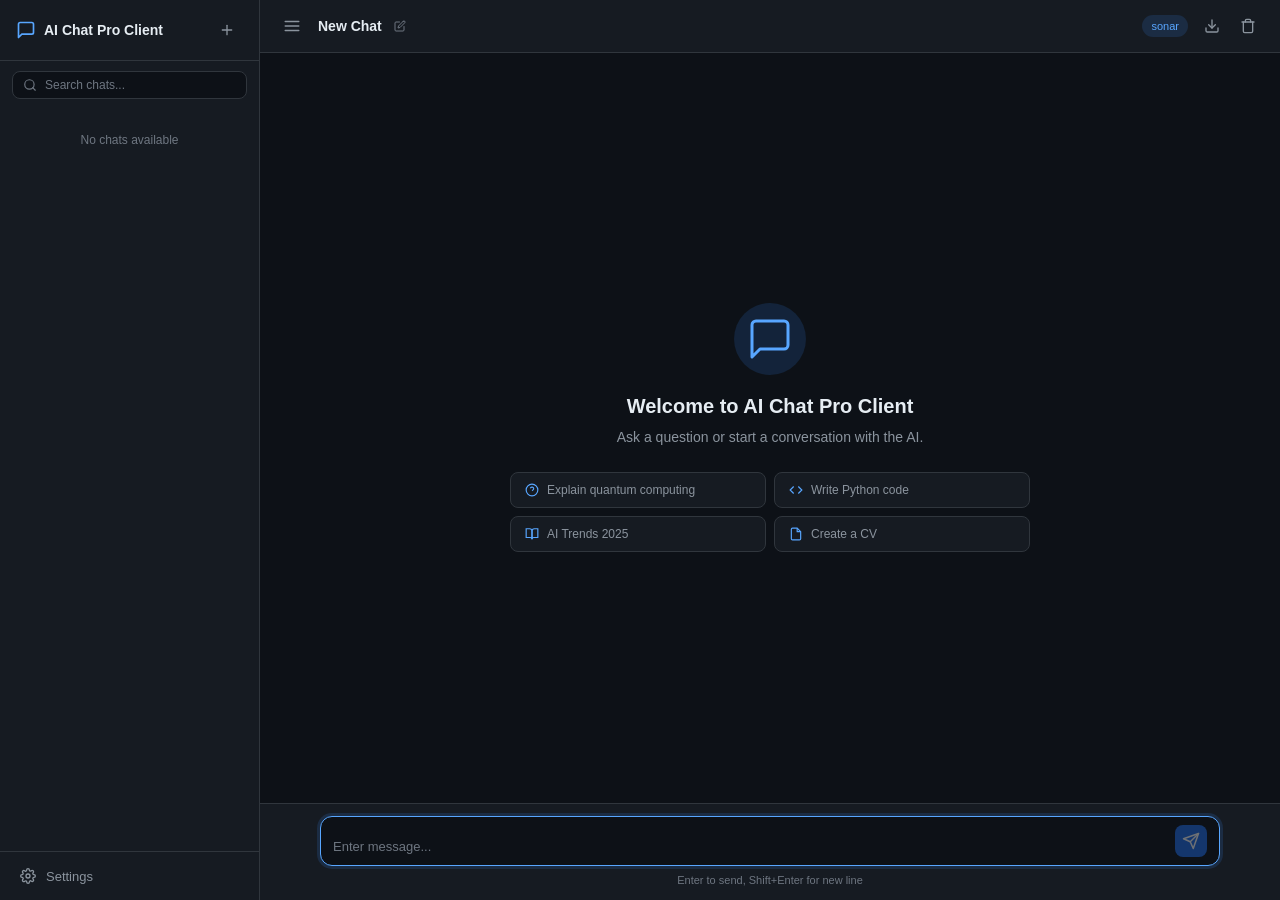
==== commit 1824f3d3: "add update banner, scroll-to-bottom button & README" ====
--- a/index.html
+++ b/index.html
@@ -210,6 +210,18 @@
           </div>
         </header>
 
+        <!-- Update Banner -->
+        <div id="update-banner" class="update-banner">
+          <div class="update-banner-content">
+            <svg width="16" height="16" viewBox="0 0 24 24" fill="none" stroke="currentColor" stroke-width="2" stroke-linecap="round" stroke-linejoin="round">
+              <path d="M21 2v6h-6"/><path d="M3 12a9 9 0 0 1 15-6.7L21 8"/>
+              <path d="M3 22v-6h6"/><path d="M21 12a9 9 0 0 1-15 6.7L3 16"/>
+            </svg>
+            <span data-i18n="update.message">New version available!</span>
+          </div>
+          <button id="btn-update" class="btn-update" data-i18n="update.button">Update</button>
+        </div>
+
         <!-- Offline Banner -->
         <div id="offline-banner" class="offline-banner">
           <svg width="14" height="14" viewBox="0 0 24 24" fill="none" stroke="currentColor" stroke-width="2"><line x1="1" y1="1" x2="23" y2="23"/><path d="M16.72 11.06A10.94 10.94 0 0 1 19 12.55"/><path d="M5 12.55a10.94 10.94 0 0 1 5.17-2.39"/><path d="M10.71 5.05A16 16 0 0 1 22.56 9"/><path d="M1.42 9a15.91 15.91 0 0 1 4.7-2.88"/><path d="M8.53 16.11a6 6 0 0 1 6.95 0"/><line x1="12" y1="20" x2="12.01" y2="20"/></svg>
@@ -323,7 +335,14 @@
           <!-- Messages Container -->
           <div id="messages" class="messages"></div>
 
-          <!-- Typing Indicator -->
+          <!-- Scroll to bottom button -->
+        <button id="btn-scroll-bottom" class="btn-scroll-bottom hidden" title="Scroll to bottom">
+          <svg width="20" height="20" viewBox="0 0 24 24" fill="none" stroke="currentColor" stroke-width="2.5" stroke-linecap="round" stroke-linejoin="round">
+            <polyline points="6 9 12 15 18 9"></polyline>
+          </svg>
+        </button>
+
+        <!-- Typing Indicator -->
           <div id="typing-indicator" class="typing-indicator hidden">
             <div class="typing-avatar">
               <svg
--- a/style.css
+++ b/style.css
@@ -1079,6 +1079,52 @@
 .typing-dots span:nth-child(1) { animation-delay: -0.32s; }
 .typing-dots span:nth-child(2) { animation-delay: -0.16s; }
 
+/* Scroll-to-bottom button */
+.btn-scroll-bottom {
+  position: fixed;
+  bottom: 100px;
+  right: 24px;
+  width: 44px;
+  height: 44px;
+  border-radius: 50%;
+  border: 1px solid var(--color-border);
+  background: var(--color-bg-secondary);
+  color: var(--color-text-secondary);
+  cursor: pointer;
+  display: flex;
+  align-items: center;
+  justify-content: center;
+  box-shadow: var(--shadow-md);
+  z-index: 10;
+  transition: opacity 200ms ease, transform 200ms ease, background var(--transition);
+  opacity: 1;
+  transform: translateY(0);
+}
+
+.btn-scroll-bottom:hover {
+  background: var(--color-bg-hover);
+  color: var(--color-text-primary);
+}
+
+.btn-scroll-bottom:active {
+  transform: scale(0.92);
+}
+
+.btn-scroll-bottom.hidden {
+  opacity: 0;
+  pointer-events: none;
+  transform: translateY(12px);
+}
+
+@media (max-width: 700px) {
+  .btn-scroll-bottom {
+    bottom: calc(env(safe-area-inset-bottom) + 80px);
+    right: 16px;
+    width: 48px;
+    height: 48px;
+  }
+}
+
 /* ============================================
    Input Area
    ============================================ */
@@ -1343,6 +1389,77 @@
    ============================================ */
 .hidden {
   display: none !important;
+}
+
+/* ============================================
+   Update Banner
+   ============================================ */
+.update-banner {
+  display: none;
+  align-items: center;
+  justify-content: center;
+  gap: 12px;
+  padding: 10px 16px;
+  background: var(--color-accent-subtle);
+  border-bottom: 1px solid var(--color-accent);
+  flex-shrink: 0;
+  animation: slideDown 0.3s ease;
+}
+
+.update-banner.visible {
+  display: flex;
+}
+
+.update-banner-content {
+  display: flex;
+  align-items: center;
+  gap: 8px;
+  color: var(--color-accent);
+  font-size: 13px;
+  font-weight: 500;
+}
+
+.btn-update {
+  padding: 6px 16px;
+  border: none;
+  border-radius: var(--radius-full);
+  background: var(--color-accent-emphasis);
+  color: #fff;
+  font-size: 13px;
+  font-weight: 600;
+  font-family: inherit;
+  cursor: pointer;
+  transition: all var(--transition);
+  white-space: nowrap;
+}
+
+.btn-update:hover {
+  filter: brightness(1.1);
+}
+
+.btn-update:active {
+  transform: scale(0.96);
+}
+
+@media (max-width: 700px) {
+  .update-banner {
+    padding: 12px 16px;
+  }
+
+  .update-banner-content {
+    font-size: 14px;
+  }
+
+  .btn-update {
+    padding: 8px 20px;
+    font-size: 14px;
+    min-height: 40px;
+  }
+}
+
+@keyframes slideDown {
+  from { opacity: 0; transform: translateY(-100%); }
+  to { opacity: 1; transform: translateY(0); }
 }
 
 /* ============================================
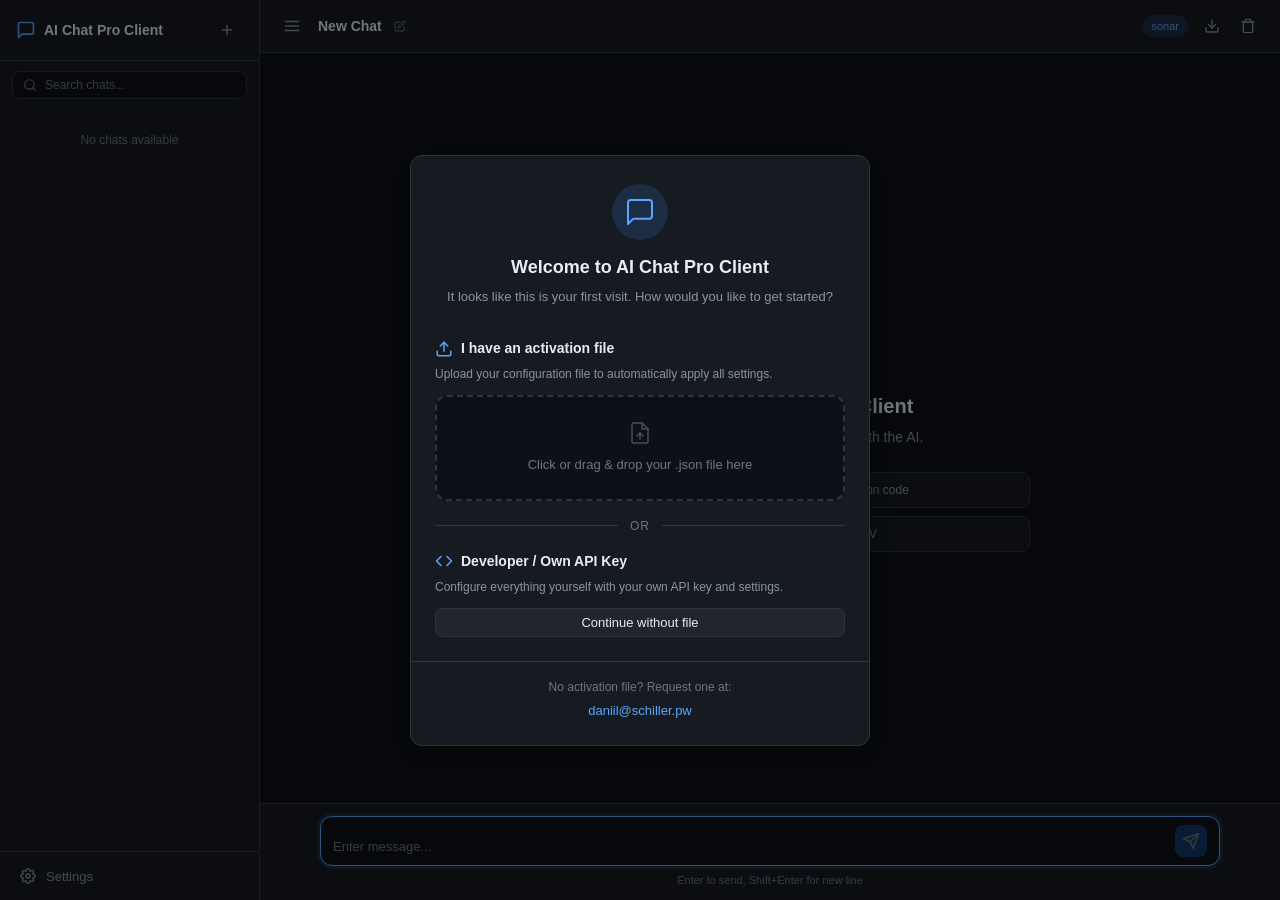
==== commit 924d4611: "Anfänger Freundliches Start dialog feat: implement activation modal with file upload and developer o" ====
--- a/index.html
+++ b/index.html
@@ -516,6 +516,69 @@
         </div>
       </div>
 
+      <!-- First Visit / Activation Modal -->
+      <div id="activation-modal" class="modal hidden">
+        <div class="modal-backdrop"></div>
+        <div class="modal-content activation-modal-content">
+          <div class="activation-header">
+            <div class="activation-icon">
+              <svg width="32" height="32" viewBox="0 0 24 24" fill="none" stroke="currentColor" stroke-width="1.5" stroke-linecap="round" stroke-linejoin="round">
+                <path d="M21 15a2 2 0 0 1-2 2H7l-4 4V5a2 2 0 0 1 2-2h14a2 2 0 0 1 2 2z"></path>
+              </svg>
+            </div>
+            <h2 data-i18n="activation.title">Welcome to AI Chat Pro Client</h2>
+            <p data-i18n="activation.subtitle">It looks like this is your first visit. How would you like to get started?</p>
+          </div>
+
+          <!-- Option 1: Upload activation file -->
+          <div class="activation-section">
+            <div class="activation-section-header">
+              <svg width="18" height="18" viewBox="0 0 24 24" fill="none" stroke="currentColor" stroke-width="2" stroke-linecap="round" stroke-linejoin="round">
+                <path d="M21 15v4a2 2 0 0 1-2 2H5a2 2 0 0 1-2-2v-4"></path>
+                <polyline points="17 8 12 3 7 8"></polyline>
+                <line x1="12" y1="3" x2="12" y2="15"></line>
+              </svg>
+              <h3 data-i18n="activation.fileTitle">I have an activation file</h3>
+            </div>
+            <p class="activation-desc" data-i18n="activation.fileDesc">Upload your configuration file to automatically apply all settings.</p>
+            <label id="activation-file-label" class="activation-file-drop" tabindex="0">
+              <input type="file" id="activation-file-input" accept=".json" hidden />
+              <svg width="24" height="24" viewBox="0 0 24 24" fill="none" stroke="currentColor" stroke-width="1.5" stroke-linecap="round" stroke-linejoin="round">
+                <path d="M14 2H6a2 2 0 0 0-2 2v16a2 2 0 0 0 2 2h12a2 2 0 0 0 2-2V8z"/>
+                <polyline points="14 2 14 8 20 8"/>
+                <line x1="12" y1="18" x2="12" y2="12"/>
+                <polyline points="9 15 12 12 15 15"/>
+              </svg>
+              <span data-i18n="activation.fileDrop">Click or drag & drop your .json file here</span>
+            </label>
+            <div id="activation-error" class="activation-error hidden"></div>
+            <div id="activation-success" class="activation-success hidden"></div>
+          </div>
+
+          <div class="activation-divider">
+            <span data-i18n="activation.or">or</span>
+          </div>
+
+          <!-- Option 2: Developer / Own API -->
+          <div class="activation-section">
+            <div class="activation-section-header">
+              <svg width="18" height="18" viewBox="0 0 24 24" fill="none" stroke="currentColor" stroke-width="2" stroke-linecap="round" stroke-linejoin="round">
+                <polyline points="16 18 22 12 16 6"></polyline>
+                <polyline points="8 6 2 12 8 18"></polyline>
+              </svg>
+              <h3 data-i18n="activation.devTitle">Developer / Own API Key</h3>
+            </div>
+            <p class="activation-desc" data-i18n="activation.devDesc">Configure everything yourself with your own API key and settings.</p>
+            <button id="btn-skip-activation" class="btn btn-secondary activation-btn-full" data-i18n="activation.skip">Continue without code</button>
+          </div>
+
+          <div class="activation-footer">
+            <p data-i18n="activation.contact">No activation file? Request one at:</p>
+            <a href="mailto:daniil@schiller.pw" class="activation-email">daniil@schiller.pw</a>
+          </div>
+        </div>
+      </div>
+
       <!-- Toast Container -->
       <div id="toast-container" class="toast-container"></div>
     </div>
--- a/style.css
+++ b/style.css
@@ -1324,6 +1324,228 @@
 }
 
 /* ============================================
+   Activation Modal
+   ============================================ */
+.activation-modal-content {
+  width: 460px;
+  max-width: 90%;
+  max-height: 90vh;
+  overflow-y: auto;
+  padding: 0;
+}
+
+.activation-header {
+  text-align: center;
+  padding: 28px 24px 16px;
+}
+
+.activation-icon {
+  width: 56px;
+  height: 56px;
+  display: flex;
+  align-items: center;
+  justify-content: center;
+  border-radius: 50%;
+  background: var(--color-accent-subtle);
+  color: var(--color-accent);
+  margin: 0 auto 14px;
+}
+
+.activation-header h2 {
+  font-size: 18px;
+  font-weight: 600;
+  color: var(--color-text-primary);
+  margin-bottom: 6px;
+}
+
+.activation-header p {
+  font-size: 13px;
+  color: var(--color-text-secondary);
+  line-height: 1.5;
+}
+
+.activation-section {
+  padding: 16px 24px;
+}
+
+.activation-section-header {
+  display: flex;
+  align-items: center;
+  gap: 8px;
+  margin-bottom: 6px;
+}
+
+.activation-section-header svg {
+  color: var(--color-accent);
+  flex-shrink: 0;
+}
+
+.activation-section-header h3 {
+  font-size: 14px;
+  font-weight: 600;
+  color: var(--color-text-primary);
+}
+
+.activation-desc {
+  font-size: 12px;
+  color: var(--color-text-secondary);
+  line-height: 1.5;
+  margin-bottom: 12px;
+}
+
+.activation-file-drop {
+  display: flex;
+  flex-direction: column;
+  align-items: center;
+  justify-content: center;
+  gap: 10px;
+  padding: 24px 16px;
+  border: 2px dashed var(--color-border);
+  border-radius: var(--radius-lg);
+  background: var(--color-bg-primary);
+  color: var(--color-text-tertiary);
+  cursor: pointer;
+  transition: all var(--transition);
+  text-align: center;
+  font-size: 13px;
+}
+
+.activation-file-drop:hover,
+.activation-file-drop:focus-visible {
+  border-color: var(--color-accent);
+  color: var(--color-accent);
+  background: var(--color-accent-subtle);
+}
+
+.activation-file-drop.dragover {
+  border-color: var(--color-accent);
+  background: var(--color-accent-subtle);
+  color: var(--color-accent);
+  transform: scale(1.02);
+}
+
+.activation-file-drop svg {
+  opacity: 0.6;
+}
+
+.activation-file-drop:hover svg,
+.activation-file-drop.dragover svg {
+  opacity: 1;
+}
+
+.activation-error {
+  margin-top: 8px;
+  padding: 8px 12px;
+  border-radius: var(--radius-md);
+  background: var(--color-danger-subtle);
+  color: var(--color-danger);
+  font-size: 12px;
+  line-height: 1.4;
+}
+
+.activation-success {
+  margin-top: 8px;
+  padding: 8px 12px;
+  border-radius: var(--radius-md);
+  background: var(--color-success-subtle);
+  color: var(--color-success);
+  font-size: 12px;
+  line-height: 1.4;
+}
+
+.activation-divider {
+  display: flex;
+  align-items: center;
+  gap: 12px;
+  padding: 0 24px;
+}
+
+.activation-divider::before,
+.activation-divider::after {
+  content: "";
+  flex: 1;
+  height: 1px;
+  background: var(--color-border);
+}
+
+.activation-divider span {
+  font-size: 12px;
+  color: var(--color-text-tertiary);
+  text-transform: uppercase;
+  letter-spacing: 1px;
+}
+
+.activation-btn-full {
+  width: 100%;
+  justify-content: center;
+}
+
+.activation-footer {
+  text-align: center;
+  padding: 16px 24px 24px;
+  border-top: 1px solid var(--color-border);
+  margin-top: 8px;
+}
+
+.activation-footer p {
+  font-size: 12px;
+  color: var(--color-text-tertiary);
+  margin-bottom: 4px;
+}
+
+.activation-email {
+  font-size: 13px;
+  color: var(--color-accent);
+  text-decoration: none;
+  font-weight: 500;
+}
+
+.activation-email:hover {
+  text-decoration: underline;
+}
+
+@media (max-width: 700px) {
+  .activation-modal-content {
+    width: 100%;
+    max-width: 100%;
+    border-radius: var(--radius-lg) var(--radius-lg) 0 0;
+    border-bottom: none;
+    padding-bottom: env(safe-area-inset-bottom);
+    max-height: 85vh;
+  }
+
+  .activation-header {
+    padding: 24px 20px 14px;
+  }
+
+  .activation-header h2 {
+    font-size: 17px;
+  }
+
+  .activation-section {
+    padding: 14px 20px;
+  }
+
+  .activation-file-drop {
+    padding: 28px 16px;
+    font-size: 14px;
+  }
+
+  .activation-btn-full {
+    min-height: 44px;
+    font-size: 14px;
+  }
+
+  .activation-divider {
+    padding: 0 20px;
+  }
+
+  .activation-footer {
+    padding: 16px 20px 20px;
+  }
+}
+
+/* ============================================
    Toast Notifications
    ============================================ */
 .toast-container {
